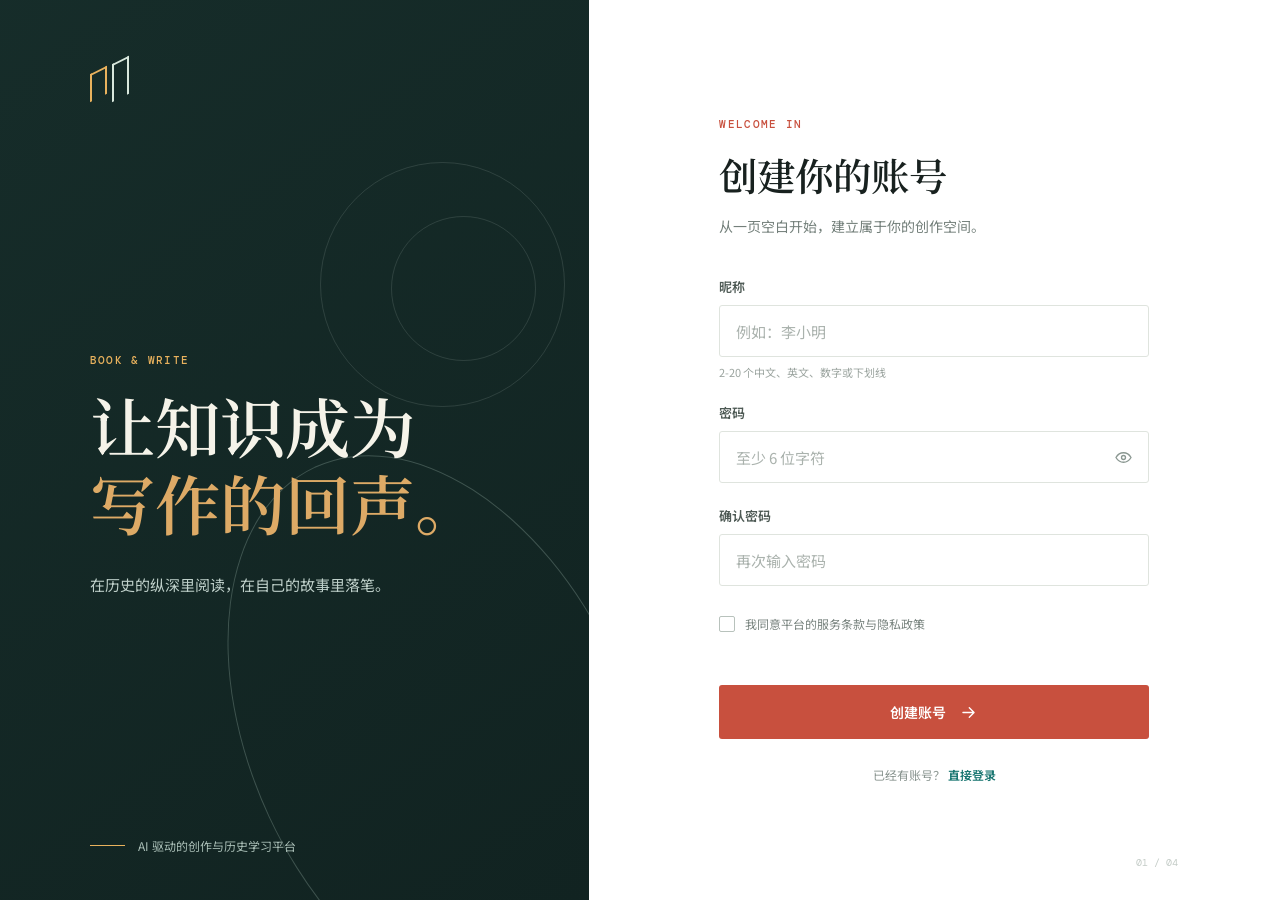
==== frontend/index.html @ 777ffe2a "feat: add designed registration page" ====
<!doctype html>
<html lang="zh-CN">
  <head>
    <meta charset="UTF-8" />
    <meta name="viewport" content="width=device-width, initial-scale=1.0" />
    <title>注册 · 书写与阅读</title>
    <link rel="stylesheet" href="./styles.css" />
  </head>
  <body>
    <main class="auth-shell">
      <section class="brand-panel" aria-label="产品介绍">
        <div class="brand-mark" aria-hidden="true">
          <span></span>
          <span></span>
        </div>
        <div class="brand-copy">
          <p class="eyebrow">BOOK & WRITE</p>
          <h1>让知识成为<br /><em>写作的回声。</em></h1>
          <p class="brand-description">
            在历史的纵深里阅读，在自己的故事里落笔。
          </p>
        </div>
        <div class="brand-foot">
          <span class="line"></span>
          <span>AI 驱动的创作与历史学习平台</span>
        </div>
        <div class="orbit orbit-one" aria-hidden="true"></div>
        <div class="orbit orbit-two" aria-hidden="true"></div>
      </section>

      <section class="form-panel">
        <div class="form-wrap">
          <div class="form-heading">
            <p class="eyebrow">WELCOME IN</p>
            <h2>创建你的账号</h2>
            <p>从一页空白开始，建立属于你的创作空间。</p>
          </div>

          <form id="register-form" novalidate>
            <label class="field">
              <span>昵称</span>
              <input
                id="nickname"
                name="nickname"
                type="text"
                autocomplete="username"
                placeholder="例如：李小明"
                minlength="2"
                maxlength="20"
                required
              />
              <small class="field-hint">2-20 个中文、英文、数字或下划线</small>
            </label>

            <label class="field">
              <span>密码</span>
              <div class="password-wrap">
                <input
                  id="password"
                  name="password"
                  type="password"
                  autocomplete="new-password"
                  placeholder="至少 6 位字符"
                  minlength="6"
                  maxlength="72"
                  required
                />
                <button class="icon-button" id="toggle-password" type="button" aria-label="显示密码">
                  <svg viewBox="0 0 24 24" aria-hidden="true">
                    <path d="M2.5 12s3.5-6 9.5-6 9.5 6 9.5 6-3.5 6-9.5 6-9.5-6-9.5-6Z"></path>
                    <circle cx="12" cy="12" r="2.5"></circle>
                  </svg>
                </button>
              </div>
            </label>

            <label class="field">
              <span>确认密码</span>
              <input
                id="confirm-password"
                name="confirm-password"
                type="password"
                autocomplete="new-password"
                placeholder="再次输入密码"
                required
              />
            </label>

            <label class="consent">
              <input id="terms" type="checkbox" required />
              <span class="checkmark" aria-hidden="true"></span>
              <span>我同意平台的服务条款与隐私政策</span>
            </label>

            <p id="form-message" class="form-message" role="status"></p>

            <button class="submit-button" type="submit">
              <span>创建账号</span>
              <svg viewBox="0 0 24 24" aria-hidden="true">
                <path d="M5 12h13M13 6l6 6-6 6"></path>
              </svg>
            </button>
          </form>

          <p class="switch-auth">已经有账号？ <button type="button" id="login-link">直接登录</button></p>
        </div>
        <span class="page-number" aria-hidden="true">01 / 04</span>
      </section>
    </main>
    <script src="./app.js"></script>
  </body>
</html>
---- frontend/styles.css ----
@import url("https://fonts.googleapis.com/css2?family=DM+Mono:wght@400;500&family=Noto+Sans+SC:wght@400;500;600;700&family=Noto+Serif+SC:wght@500;600;700&display=swap");

:root {
  color-scheme: light;
  --ink: #18211f;
  --muted: #74807b;
  --paper: #f7f6f1;
  --panel: #ffffff;
  --line: #dfe4de;
  --accent: #c8503e;
  --accent-dark: #a63d31;
  --teal: #1b7772;
  --teal-soft: #dcece7;
}

* {
  box-sizing: border-box;
}

body {
  margin: 0;
  min-width: 320px;
  background: var(--paper);
  color: var(--ink);
  font-family: "Noto Sans SC", sans-serif;
}

button,
input {
  font: inherit;
}

button {
  cursor: pointer;
}

.auth-shell {
  display: grid;
  min-height: 100vh;
  grid-template-columns: minmax(380px, 0.92fr) minmax(480px, 1.08fr);
}

.brand-panel {
  position: relative;
  display: flex;
  min-height: 100vh;
  flex-direction: column;
  justify-content: space-between;
  overflow: hidden;
  padding: 56px clamp(36px, 7vw, 112px) 46px;
  background:
    linear-gradient(145deg, rgba(22, 45, 42, 0.96), rgba(17, 35, 33, 0.98)),
    var(--ink);
  color: #f5f3e9;
}

.brand-panel::after {
  position: absolute;
  right: -7%;
  bottom: -15%;
  width: 64%;
  height: 66%;
  border: 1px solid rgba(214, 239, 226, 0.22);
  border-radius: 50%;
  content: "";
  transform: rotate(-25deg);
}

.brand-mark {
  position: relative;
  display: flex;
  width: 42px;
  height: 42px;
  align-items: flex-end;
  gap: 5px;
  z-index: 1;
}

.brand-mark span {
  display: block;
  width: 17px;
  border: 2px solid #e9b25d;
  border-bottom: 0;
  transform: skewY(-27deg);
}

.brand-mark span:first-child {
  height: 28px;
}

.brand-mark span:last-child {
  height: 38px;
  border-color: #d9e8dd;
}

.brand-copy {
  position: relative;
  z-index: 1;
  max-width: 550px;
  margin-top: auto;
  margin-bottom: auto;
  padding: 12vh 0 10vh;
}

.eyebrow {
  margin: 0 0 20px;
  color: var(--accent);
  font-family: "DM Mono", monospace;
  font-size: 11px;
  font-weight: 500;
  letter-spacing: 0.12em;
}

.brand-panel .eyebrow {
  color: #e9b25d;
}

h1,
h2 {
  margin: 0;
  font-family: "Noto Serif SC", serif;
  font-weight: 600;
  letter-spacing: 0;
}

h1 {
  font-size: clamp(42px, 5.1vw, 76px);
  line-height: 1.18;
}

h1 em {
  color: #ddaa66;
  font-style: normal;
}

.brand-description {
  max-width: 300px;
  margin: 30px 0 0;
  color: #bfd0ca;
  font-size: 15px;
  line-height: 1.9;
}

.brand-foot {
  position: relative;
  z-index: 1;
  display: flex;
  align-items: center;
  gap: 13px;
  color: #a8bdb5;
  font-size: 12px;
}

.brand-foot .line {
  width: 35px;
  height: 1px;
  background: #e9b25d;
}

.orbit {
  position: absolute;
  z-index: 0;
  border: 1px solid rgba(201, 221, 210, 0.14);
  border-radius: 50%;
}

.orbit-one {
  top: 24%;
  right: 9%;
  width: 145px;
  height: 145px;
}

.orbit-two {
  top: 18%;
  right: 4%;
  width: 245px;
  height: 245px;
}

.form-panel {
  position: relative;
  display: flex;
  align-items: center;
  justify-content: center;
  min-height: 100vh;
  padding: 64px 8vw;
  background: var(--panel);
}

.form-wrap {
  width: min(100%, 430px);
}

.form-heading {
  margin-bottom: 38px;
}

.form-heading h2 {
  font-size: clamp(30px, 3vw, 42px);
  line-height: 1.25;
}

.form-heading > p:last-child {
  margin: 15px 0 0;
  color: var(--muted);
  font-size: 14px;
  line-height: 1.8;
}

.field {
  display: block;
  margin-bottom: 23px;
}

.field > span:first-child {
  display: block;
  margin-bottom: 9px;
  color: #4e5a55;
  font-size: 13px;
  font-weight: 600;
}

.field input {
  width: 100%;
  height: 52px;
  border: 1px solid var(--line);
  border-radius: 3px;
  outline: none;
  padding: 0 16px;
  background: #fff;
  color: var(--ink);
  font-size: 15px;
  transition: border-color 160ms ease, box-shadow 160ms ease;
}

.field input::placeholder {
  color: #aab2ad;
}

.field input:focus {
  border-color: var(--teal);
  box-shadow: 0 0 0 3px rgba(27, 119, 114, 0.11);
}

.field input.invalid {
  border-color: var(--accent);
}

.field-hint {
  display: block;
  margin-top: 7px;
  color: #9ba49f;
  font-size: 11px;
}

.password-wrap {
  position: relative;
}

.password-wrap input {
  padding-right: 53px;
}

.icon-button {
  position: absolute;
  top: 50%;
  right: 8px;
  display: grid;
  width: 36px;
  height: 36px;
  place-items: center;
  border: 0;
  background: transparent;
  color: #8a9791;
  transform: translateY(-50%);
}

.icon-button svg,
.submit-button svg {
  width: 19px;
  height: 19px;
  fill: none;
  stroke: currentColor;
  stroke-linecap: round;
  stroke-linejoin: round;
  stroke-width: 1.7;
}

.consent {
  position: relative;
  display: flex;
  align-items: center;
  gap: 10px;
  margin: 29px 0 25px;
  color: #7a8580;
  font-size: 12px;
  cursor: pointer;
}

.consent input {
  position: absolute;
  opacity: 0;
}

.checkmark {
  display: inline-grid;
  width: 16px;
  height: 16px;
  flex: 0 0 16px;
  place-items: center;
  border: 1px solid #b8c2bc;
  border-radius: 2px;
  transition: background 160ms ease, border-color 160ms ease;
}

.consent input:checked + .checkmark {
  border-color: var(--teal);
  background: var(--teal);
}

.consent input:checked + .checkmark::after {
  width: 7px;
  height: 4px;
  border-bottom: 1.5px solid white;
  border-left: 1.5px solid white;
  content: "";
  transform: rotate(-45deg) translate(1px, -1px);
}

.form-message {
  min-height: 18px;
  margin: 0 0 10px;
  color: var(--accent);
  font-size: 12px;
}

.form-message.success {
  color: var(--teal);
}

.submit-button {
  display: flex;
  width: 100%;
  height: 54px;
  align-items: center;
  justify-content: center;
  gap: 13px;
  border: 0;
  border-radius: 3px;
  background: var(--accent);
  color: white;
  font-size: 14px;
  font-weight: 600;
  transition: background 160ms ease, transform 160ms ease;
}

.submit-button:hover {
  background: var(--accent-dark);
  transform: translateY(-1px);
}

.submit-button:disabled {
  cursor: wait;
  opacity: 0.65;
  transform: none;
}

.switch-auth {
  margin: 27px 0 0;
  color: #8a9590;
  font-size: 12px;
  text-align: center;
}

.switch-auth button {
  border: 0;
  padding: 0;
  background: transparent;
  color: var(--teal);
  font-weight: 600;
}

.page-number {
  position: absolute;
  right: 8vw;
  bottom: 31px;
  color: #c4ccc7;
  font-family: "DM Mono", monospace;
  font-size: 10px;
}

@media (max-width: 820px) {
  .auth-shell {
    display: block;
  }

  .brand-panel {
    min-height: 310px;
    padding: 30px 28px 27px;
  }

  .brand-copy {
    padding: 33px 0 28px;
  }

  .brand-copy h1 {
    font-size: 39px;
  }

  .brand-description {
    margin-top: 13px;
    font-size: 13px;
  }

  .brand-foot {
    font-size: 10px;
  }

  .orbit-one {
    top: 11%;
    right: 13%;
    width: 120px;
    height: 120px;
  }

  .orbit-two {
    top: 3%;
    right: 3%;
    width: 205px;
    height: 205px;
  }

  .form-panel {
    min-height: auto;
    padding: 58px 28px 76px;
  }

  .page-number {
    right: 28px;
    bottom: 25px;
  }
}
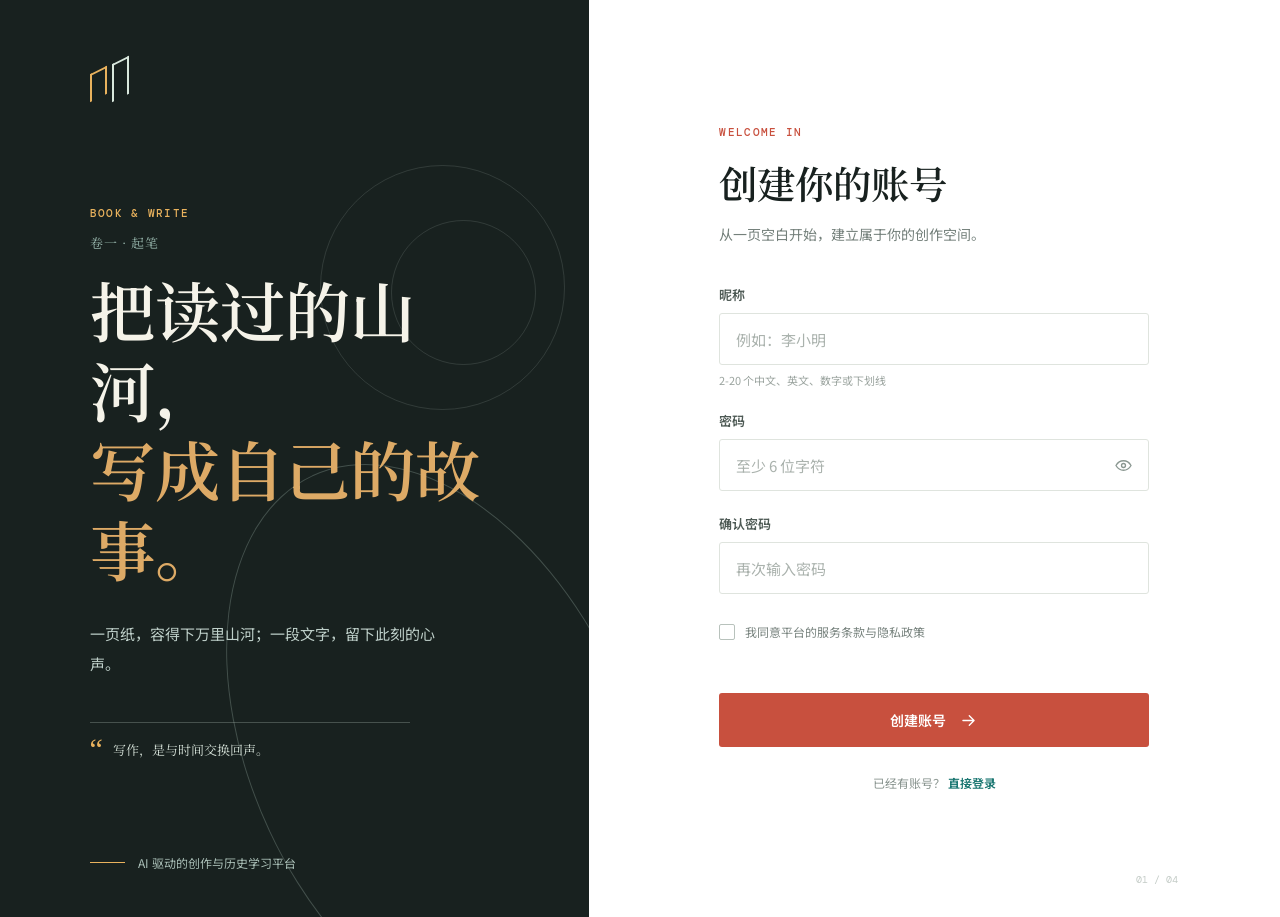
==== commit cfe27350: "style: make auth brand panel more literary" ====
--- a/frontend/index.html
+++ b/frontend/index.html
@@ -15,10 +15,15 @@
         </div>
         <div class="brand-copy">
           <p class="eyebrow">BOOK & WRITE</p>
-          <h1>让知识成为<br /><em>写作的回声。</em></h1>
+          <p class="chapter-label">卷一 · 起笔</p>
+          <h1>把读过的山河，<br /><em>写成自己的故事。</em></h1>
           <p class="brand-description">
-            在历史的纵深里阅读，在自己的故事里落笔。
+            一页纸，容得下万里山河；一段文字，留下此刻的心声。
           </p>
+          <div class="quote">
+            <span class="quote-mark">“</span>
+            <p>写作，是与时间交换回声。</p>
+          </div>
         </div>
         <div class="brand-foot">
           <span class="line"></span>
--- a/frontend/styles.css
+++ b/frontend/styles.css
@@ -48,9 +48,7 @@
   justify-content: space-between;
   overflow: hidden;
   padding: 56px clamp(36px, 7vw, 112px) 46px;
-  background:
-    linear-gradient(145deg, rgba(22, 45, 42, 0.96), rgba(17, 35, 33, 0.98)),
-    var(--ink);
+  background: var(--ink);
   color: #f5f3e9;
 }
 
@@ -102,6 +100,14 @@
   padding: 12vh 0 10vh;
 }
 
+.chapter-label {
+  margin: -7px 0 18px;
+  color: #9bbab0;
+  font-family: "Noto Serif SC", serif;
+  font-size: 13px;
+  letter-spacing: 0.08em;
+}
+
 .eyebrow {
   margin: 0 0 20px;
   color: var(--accent);
@@ -125,7 +131,7 @@
 
 h1 {
   font-size: clamp(42px, 5.1vw, 76px);
-  line-height: 1.18;
+  line-height: 1.22;
 }
 
 h1 em {
@@ -134,11 +140,37 @@
 }
 
 .brand-description {
-  max-width: 300px;
+  max-width: 350px;
   margin: 30px 0 0;
   color: #bfd0ca;
   font-size: 15px;
-  line-height: 1.9;
+  line-height: 2;
+}
+
+.quote {
+  display: flex;
+  align-items: flex-start;
+  gap: 10px;
+  max-width: 320px;
+  margin-top: 43px;
+  padding-top: 15px;
+  border-top: 1px solid rgba(217, 232, 221, 0.24);
+}
+
+.quote-mark {
+  margin-top: -4px;
+  color: #e9b25d;
+  font-family: Georgia, serif;
+  font-size: 30px;
+  line-height: 1;
+}
+
+.quote p {
+  margin: 0;
+  color: #d5e1d8;
+  font-family: "Noto Serif SC", serif;
+  font-size: 13px;
+  line-height: 1.8;
 }
 
 .brand-foot {
@@ -413,6 +445,10 @@
     font-size: 13px;
   }
 
+  .quote {
+    display: none;
+  }
+
   .brand-foot {
     font-size: 10px;
   }
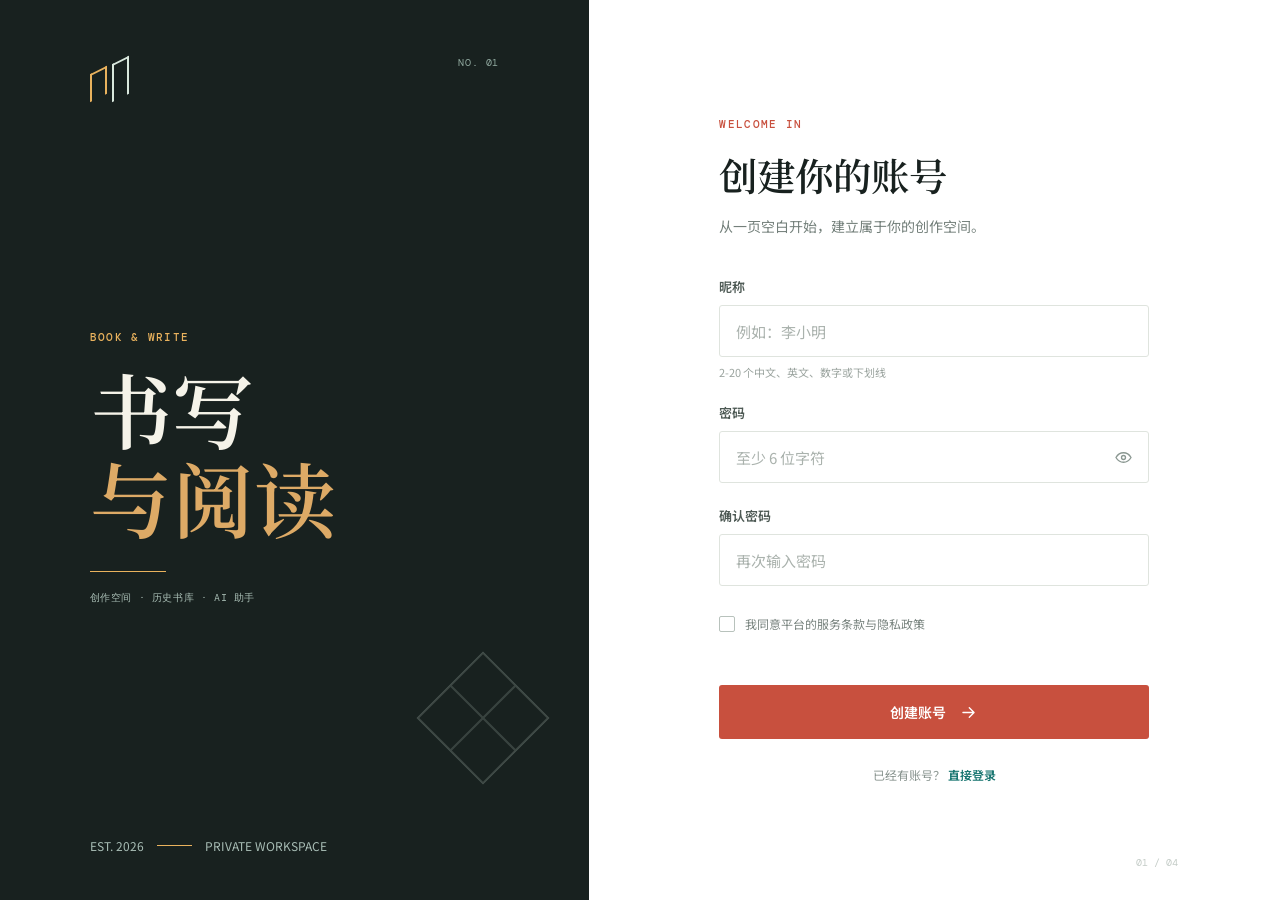
==== commit 88aa955e: "style: redesign auth brand panel" ====
--- a/frontend/index.html
+++ b/frontend/index.html
@@ -9,28 +9,27 @@
   <body>
     <main class="auth-shell">
       <section class="brand-panel" aria-label="产品介绍">
-        <div class="brand-mark" aria-hidden="true">
-          <span></span>
-          <span></span>
+        <div class="brand-top">
+          <div class="brand-mark" aria-hidden="true">
+            <span></span>
+            <span></span>
+          </div>
+          <span class="brand-index">NO. 01</span>
         </div>
         <div class="brand-copy">
           <p class="eyebrow">BOOK & WRITE</p>
-          <p class="chapter-label">卷一 · 起笔</p>
-          <h1>把读过的山河，<br /><em>写成自己的故事。</em></h1>
-          <p class="brand-description">
-            一页纸，容得下万里山河；一段文字，留下此刻的心声。
-          </p>
-          <div class="quote">
-            <span class="quote-mark">“</span>
-            <p>写作，是与时间交换回声。</p>
-          </div>
+          <h1>书写<br /><em>与阅读</em></h1>
+          <span class="brand-rule"></span>
+          <p class="brand-note">创作空间 · 历史书库 · AI 助手</p>
         </div>
         <div class="brand-foot">
+          <span>EST. 2026</span>
           <span class="line"></span>
-          <span>AI 驱动的创作与历史学习平台</span>
+          <span>PRIVATE WORKSPACE</span>
         </div>
-        <div class="orbit orbit-one" aria-hidden="true"></div>
-        <div class="orbit orbit-two" aria-hidden="true"></div>
+        <div class="grid-mark" aria-hidden="true">
+          <span></span><span></span><span></span><span></span>
+        </div>
       </section>
 
       <section class="form-panel">
--- a/frontend/styles.css
+++ b/frontend/styles.css
@@ -52,18 +52,6 @@
   color: #f5f3e9;
 }
 
-.brand-panel::after {
-  position: absolute;
-  right: -7%;
-  bottom: -15%;
-  width: 64%;
-  height: 66%;
-  border: 1px solid rgba(214, 239, 226, 0.22);
-  border-radius: 50%;
-  content: "";
-  transform: rotate(-25deg);
-}
-
 .brand-mark {
   position: relative;
   display: flex;
@@ -72,6 +60,21 @@
   align-items: flex-end;
   gap: 5px;
   z-index: 1;
+}
+
+.brand-top {
+  position: relative;
+  z-index: 1;
+  display: flex;
+  align-items: flex-start;
+  justify-content: space-between;
+}
+
+.brand-index {
+  color: #91aaa0;
+  font-family: "DM Mono", monospace;
+  font-size: 10px;
+  letter-spacing: 0.08em;
 }
 
 .brand-mark span {
@@ -97,15 +100,7 @@
   max-width: 550px;
   margin-top: auto;
   margin-bottom: auto;
-  padding: 12vh 0 10vh;
-}
-
-.chapter-label {
-  margin: -7px 0 18px;
-  color: #9bbab0;
-  font-family: "Noto Serif SC", serif;
-  font-size: 13px;
-  letter-spacing: 0.08em;
+  padding: 12vh 0;
 }
 
 .eyebrow {
@@ -130,8 +125,8 @@
 }
 
 h1 {
-  font-size: clamp(42px, 5.1vw, 76px);
-  line-height: 1.22;
+  font-size: clamp(52px, 6.4vw, 92px);
+  line-height: 1.08;
 }
 
 h1 em {
@@ -139,38 +134,37 @@
   font-style: normal;
 }
 
-.brand-description {
-  max-width: 350px;
-  margin: 30px 0 0;
-  color: #bfd0ca;
-  font-size: 15px;
-  line-height: 2;
-}
-
-.quote {
-  display: flex;
-  align-items: flex-start;
-  gap: 10px;
-  max-width: 320px;
-  margin-top: 43px;
-  padding-top: 15px;
-  border-top: 1px solid rgba(217, 232, 221, 0.24);
-}
-
-.quote-mark {
-  margin-top: -4px;
-  color: #e9b25d;
-  font-family: Georgia, serif;
-  font-size: 30px;
-  line-height: 1;
-}
-
-.quote p {
+.brand-rule {
+  display: block;
+  width: 76px;
+  height: 1px;
+  margin: 30px 0 19px;
+  background: #e9b25d;
+}
+
+.brand-note {
   margin: 0;
-  color: #d5e1d8;
-  font-family: "Noto Serif SC", serif;
-  font-size: 13px;
-  line-height: 1.8;
+  color: #a9beb5;
+  font-family: "DM Mono", monospace;
+  font-size: 10px;
+  letter-spacing: 0.06em;
+}
+
+.grid-mark {
+  position: absolute;
+  right: 10%;
+  bottom: 15%;
+  display: grid;
+  width: 94px;
+  height: 94px;
+  grid-template-columns: repeat(2, 1fr);
+  grid-template-rows: repeat(2, 1fr);
+  border: 1px solid rgba(217, 232, 221, 0.24);
+  transform: rotate(45deg);
+}
+
+.grid-mark span {
+  border: 1px solid rgba(217, 232, 221, 0.18);
 }
 
 .brand-foot {
@@ -433,20 +427,22 @@
   }
 
   .brand-copy {
-    padding: 33px 0 28px;
+    padding: 36px 0 28px;
   }
 
   .brand-copy h1 {
     font-size: 39px;
   }
 
-  .brand-description {
-    margin-top: 13px;
-    font-size: 13px;
-  }
-
-  .quote {
-    display: none;
+  .brand-note {
+    font-size: 9px;
+  }
+
+  .grid-mark {
+    right: 9%;
+    bottom: 16%;
+    width: 67px;
+    height: 67px;
   }
 
   .brand-foot {
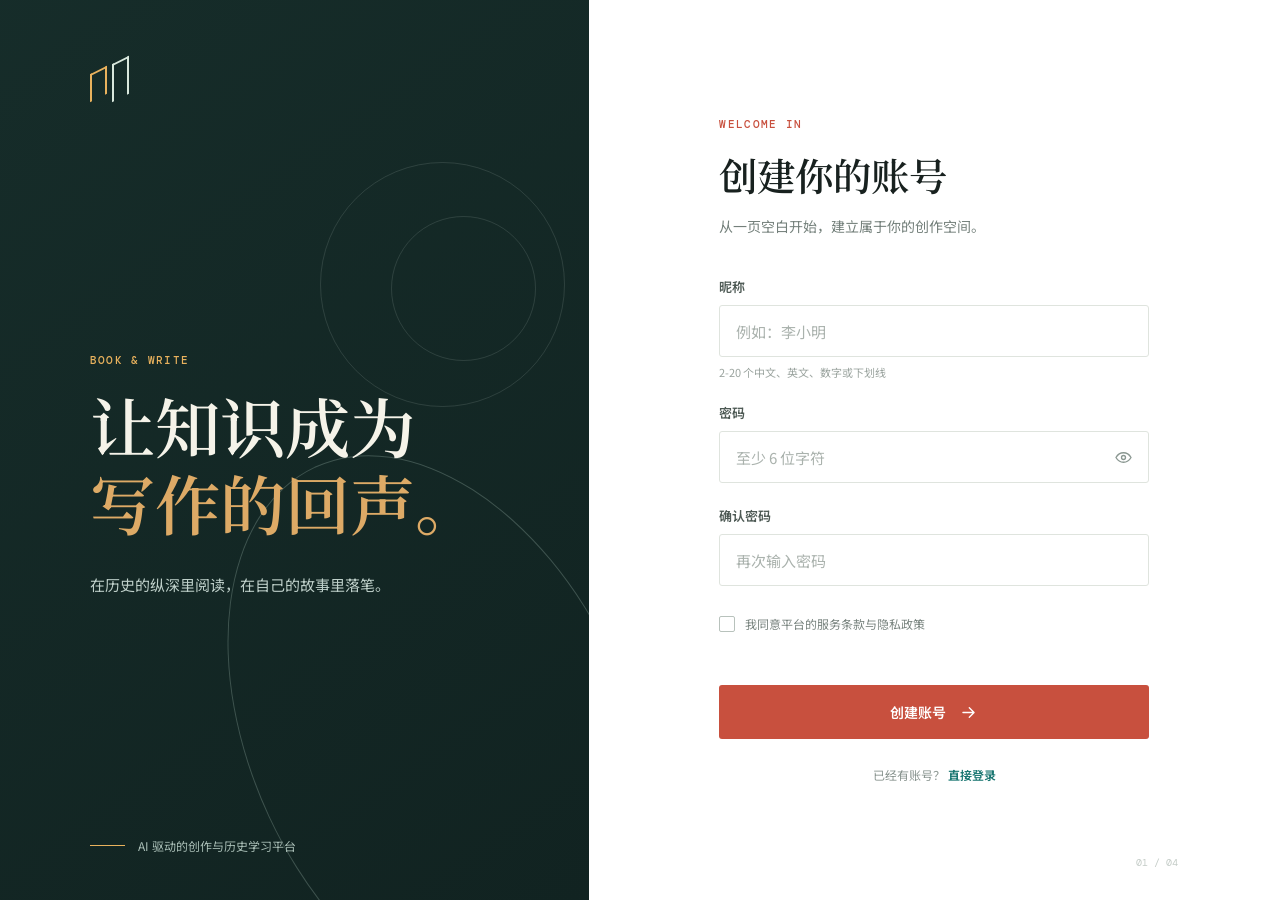
==== commit c1f83c44: "revert: restore original registration design" ====
--- a/frontend/index.html
+++ b/frontend/index.html
@@ -9,27 +9,23 @@
   <body>
     <main class="auth-shell">
       <section class="brand-panel" aria-label="产品介绍">
-        <div class="brand-top">
-          <div class="brand-mark" aria-hidden="true">
-            <span></span>
-            <span></span>
-          </div>
-          <span class="brand-index">NO. 01</span>
+        <div class="brand-mark" aria-hidden="true">
+          <span></span>
+          <span></span>
         </div>
         <div class="brand-copy">
           <p class="eyebrow">BOOK & WRITE</p>
-          <h1>书写<br /><em>与阅读</em></h1>
-          <span class="brand-rule"></span>
-          <p class="brand-note">创作空间 · 历史书库 · AI 助手</p>
+          <h1>让知识成为<br /><em>写作的回声。</em></h1>
+          <p class="brand-description">
+            在历史的纵深里阅读，在自己的故事里落笔。
+          </p>
         </div>
         <div class="brand-foot">
-          <span>EST. 2026</span>
           <span class="line"></span>
-          <span>PRIVATE WORKSPACE</span>
+          <span>AI 驱动的创作与历史学习平台</span>
         </div>
-        <div class="grid-mark" aria-hidden="true">
-          <span></span><span></span><span></span><span></span>
-        </div>
+        <div class="orbit orbit-one" aria-hidden="true"></div>
+        <div class="orbit orbit-two" aria-hidden="true"></div>
       </section>
 
       <section class="form-panel">
--- a/frontend/styles.css
+++ b/frontend/styles.css
@@ -48,8 +48,22 @@
   justify-content: space-between;
   overflow: hidden;
   padding: 56px clamp(36px, 7vw, 112px) 46px;
-  background: var(--ink);
+  background:
+    linear-gradient(145deg, rgba(22, 45, 42, 0.96), rgba(17, 35, 33, 0.98)),
+    var(--ink);
   color: #f5f3e9;
+}
+
+.brand-panel::after {
+  position: absolute;
+  right: -7%;
+  bottom: -15%;
+  width: 64%;
+  height: 66%;
+  border: 1px solid rgba(214, 239, 226, 0.22);
+  border-radius: 50%;
+  content: "";
+  transform: rotate(-25deg);
 }
 
 .brand-mark {
@@ -60,21 +74,6 @@
   align-items: flex-end;
   gap: 5px;
   z-index: 1;
-}
-
-.brand-top {
-  position: relative;
-  z-index: 1;
-  display: flex;
-  align-items: flex-start;
-  justify-content: space-between;
-}
-
-.brand-index {
-  color: #91aaa0;
-  font-family: "DM Mono", monospace;
-  font-size: 10px;
-  letter-spacing: 0.08em;
 }
 
 .brand-mark span {
@@ -100,7 +99,7 @@
   max-width: 550px;
   margin-top: auto;
   margin-bottom: auto;
-  padding: 12vh 0;
+  padding: 12vh 0 10vh;
 }
 
 .eyebrow {
@@ -125,8 +124,8 @@
 }
 
 h1 {
-  font-size: clamp(52px, 6.4vw, 92px);
-  line-height: 1.08;
+  font-size: clamp(42px, 5.1vw, 76px);
+  line-height: 1.18;
 }
 
 h1 em {
@@ -134,37 +133,12 @@
   font-style: normal;
 }
 
-.brand-rule {
-  display: block;
-  width: 76px;
-  height: 1px;
-  margin: 30px 0 19px;
-  background: #e9b25d;
-}
-
-.brand-note {
-  margin: 0;
-  color: #a9beb5;
-  font-family: "DM Mono", monospace;
-  font-size: 10px;
-  letter-spacing: 0.06em;
-}
-
-.grid-mark {
-  position: absolute;
-  right: 10%;
-  bottom: 15%;
-  display: grid;
-  width: 94px;
-  height: 94px;
-  grid-template-columns: repeat(2, 1fr);
-  grid-template-rows: repeat(2, 1fr);
-  border: 1px solid rgba(217, 232, 221, 0.24);
-  transform: rotate(45deg);
-}
-
-.grid-mark span {
-  border: 1px solid rgba(217, 232, 221, 0.18);
+.brand-description {
+  max-width: 300px;
+  margin: 30px 0 0;
+  color: #bfd0ca;
+  font-size: 15px;
+  line-height: 1.9;
 }
 
 .brand-foot {
@@ -427,22 +401,16 @@
   }
 
   .brand-copy {
-    padding: 36px 0 28px;
+    padding: 33px 0 28px;
   }
 
   .brand-copy h1 {
     font-size: 39px;
   }
 
-  .brand-note {
-    font-size: 9px;
-  }
-
-  .grid-mark {
-    right: 9%;
-    bottom: 16%;
-    width: 67px;
-    height: 67px;
+  .brand-description {
+    margin-top: 13px;
+    font-size: 13px;
   }
 
   .brand-foot {
